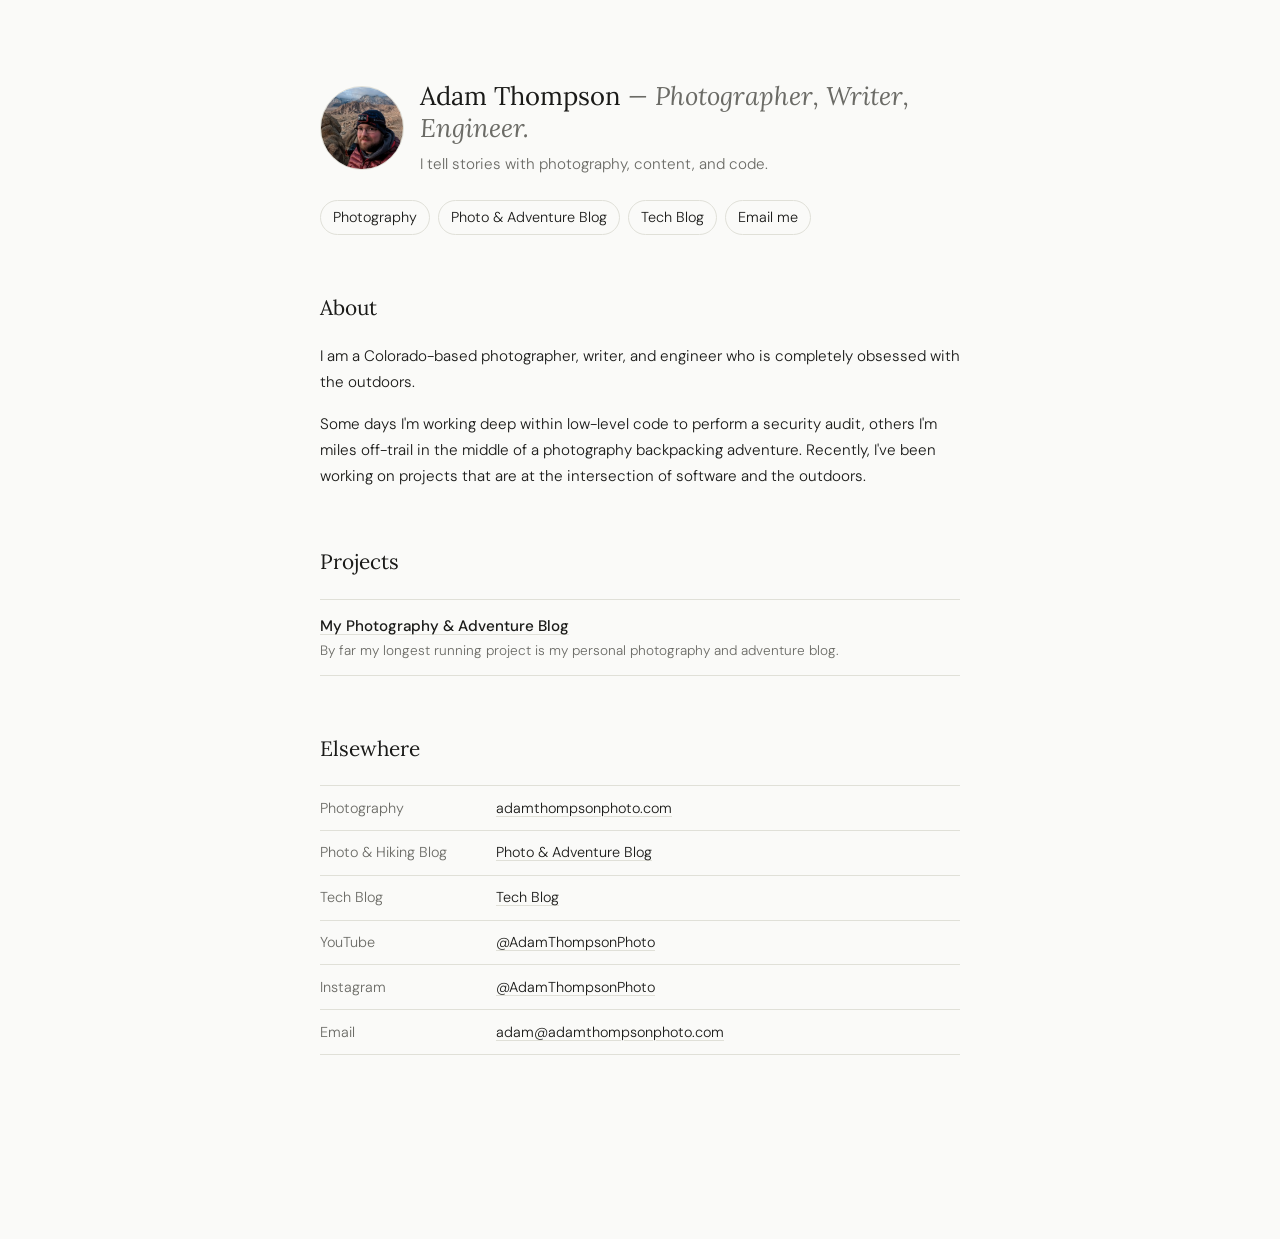
==== index.html @ aafbe9ef "Added structured profile data" ====
<!DOCTYPE html>
<html lang="en">
    <head>
        <meta charset="UTF-8" />
        <meta name="viewport" content="width=device-width, initial-scale=1.0" />
        <title>Adam Thompson - Photographer, Writer, Engineer</title>

        <link rel="icon" type="image/png" sizes="32x32" href="assets/favicon-32.png" />
        <link rel="apple-touch-icon" sizes="180x180" href="assets/apple-touch-icon.png" />

        <link rel="preconnect" href="https://fonts.googleapis.com" />
        <link rel="preconnect" href="https://fonts.gstatic.com" crossorigin />
        <link href="https://fonts.googleapis.com/css2?family=Lora:ital,wght@0,400;1,400&family=DM+Sans:wght@300;500&display=swap" rel="stylesheet" />

        <link rel="stylesheet" href="main.css" />

        <meta name="description" content="Adam Thompson is a Colorado-based photographer, writer, and engineer who's obsessed with the outdoors." />
        <link rel="canonical" href="https://theadamthompson.com/" />

        <script type="application/ld+json">
            {
                "@context": "https://schema.org",
                "@type": "Person",
                "name": "Adam Thompson",
                "url": "https://theadamthompson.com/",
                "image": "https://theadamthompson.com/assets/adam-thompson-alabama-hills.jpg",
                "description": "Colorado-based photographer, writer, and engineer who's obsessed with the outdoors.",
                "jobTitle": ["Photographer", "Writer", "Software Engineer"],
                "email": "mailto:adam@adamthompsonphoto.com",
                "address": {
                    "@type": "PostalAddress",
                    "addressRegion": "CO",
                    "addressCountry": "US"
                },
                "sameAs": [
                    "https://adamthompsonphoto.com",
                    "https://hackeradam.com",
                    "https://www.youtube.com/@AdamThompsonPhoto",
                    "https://instagram.com/adamthompsonphoto"
                ]
            }
        </script>
    </head>
    <body>
        <div class="page">
            <header class="site-header">
                <div class="intro">
                    <img
                        class="profile-photo"
                        src="assets/adam-thompson-alabama-hills.jpg"
                        alt="Adam Thompson in the Alabama Hills, California"
                        width="96"
                        height="96"
                    />
                    <div class="intro-copy">
                        <h1>Adam Thompson<span class="tagline"> &mdash; Photographer, Writer, Engineer.</span></h1>
                        <p class="sub">I tell stories with photography, content, and code.</p>
                    </div>
                </div>
                <nav class="nav-links">
                    <a href="https://adamthompsonphoto.com">Photography</a>
                    <a href="https://adamthompsonphoto.com/blog">Photo & Adventure Blog</a>
                    <a href="https://hackeradam.com">Tech Blog</a>
                    <a href="mailto:adam@adamthompsonphoto.com">Email me</a>
                </nav>
            </header>

            <section>
                <h2>About</h2>
                <div class="about-prose">
                    <p>I am a Colorado-based photographer, writer, and engineer who is completely obsessed with the outdoors.</p>
                    <p>Some days I'm working deep within low-level code to perform a security audit, others I'm miles off-trail in the middle of a photography backpacking adventure. Recently, I've been working on projects that are at the intersection of software and the outdoors.</p>
                </div>
            </section>

            <section>
                <h2>Projects</h2>
                <ul class="project-list">
                    <li>
                        <a href="https://adamthompsonphoto.com/blog">My Photography & Adventure Blog</a>
                        <p>By far my longest running project is my personal photography and adventure blog.</p>
                    </li>
                </ul>
            </section>

            <section>
                <h2>Elsewhere</h2>
                <ul class="elsewhere-list">
                    <li>
                        <span class="platform">Photography</span>
                        <a href="https://adamthompsonphoto.com" rel="me">adamthompsonphoto.com</a>
                    </li>
                    <li>
                        <span class="platform">Photo & Hiking Blog</span>
                        <a href="https://adamthompsonphoto.com/blog">Photo &amp; Adventure Blog</a>
                    </li>
                    <li>
                        <span class="platform">Tech Blog</span>
                        <a href="https://hackeradam.com" rel="me">Tech Blog</a>
                    </li>
                    <li>
                        <span class="platform">YouTube</span>
                        <a href="https://www.youtube.com/@AdamThompsonPhoto" target="_blank" rel="me">@AdamThompsonPhoto</a>
                    </li>
                    <li>
                        <span class="platform">Instagram</span>
                        <a href="https://instagram.com/adamthompsonphoto" target="_blank" rel="me">@AdamThompsonPhoto</a>
                    </li>
                    <li>
                        <span class="platform">Email</span>
                        <a href="mailto:adam@adamthompsonphoto.com">adam@adamthompsonphoto.com</a>
                    </li>
                </ul>
            </section>
        </div>
    </body>
</html>
---- main.css ----
:root {
    --bg: #fafaf8;
    --fg: #1a1a18;
    --muted: #6b6b66;
    --border: #e0e0d8;
    --serif: 'Lora', Georgia, serif;
    --sans: 'DM Sans', system-ui, sans-serif;
}

*, *::before, *::after {
    box-sizing: border-box;
    margin: 0;
    padding: 0;
}

html {
    font-size: 16px;
}

body {
    background: var(--bg);
    color: var(--fg);
    font-family: var(--sans);
    font-weight: 300;
    line-height: 1.6;
    padding: 0 1.5rem;
}

a {
    color: inherit;
    text-decoration: underline;
    text-underline-offset: 3px;
    text-decoration-color: var(--border);
    transition: text-decoration-color 0.15s;
}

a:hover {
    text-decoration-color: var(--fg);
}

.page {
    max-width: 640px;
    margin: 0 auto;
    padding: 5rem 0 8rem;
}

.site-header {
    margin-bottom: 3.5rem;
}

.intro {
    display: flex;
    align-items: center;
    gap: 1rem;
    margin-bottom: 1.5rem;
}

.profile-photo {
    width: 5.25rem;
    height: 5.25rem;
    flex: 0 0 5.25rem;
    border: 1px solid var(--border);
    border-radius: 50%;
    object-fit: cover;
    object-position: 66% 76%;
}

.intro-copy {
    min-width: 0;
}

.site-header h1 {
    font-family: var(--serif);
    font-weight: 400;
    font-size: 1.6rem;
    line-height: 1.25;
    margin-bottom: 0.15rem;
}

.site-header h1 .tagline {
    color: var(--muted);
    font-style: italic;
    font-weight: 400;
}

.site-header .sub {
    font-size: 0.95rem;
    color: var(--muted);
    margin-top: 0.5rem;
}

.nav-links {
    display: flex;
    flex-wrap: wrap;
    gap: 0.5rem;
    font-size: 0.9rem;
}

.nav-links a {
    display: inline-block;
    text-decoration: none;
    border: 1px solid var(--border);
    padding: 0.3rem 0.75rem;
    border-radius: 2rem;
    white-space: nowrap;
    transition: background 0.15s, border-color 0.15s;
}

.nav-links a:hover {
    background: var(--fg);
    color: var(--bg);
    border-color: var(--fg);
}

section {
    margin-bottom: 3.5rem;
}

section h2 {
    font-family: var(--serif);
    font-weight: 400;
    font-size: 1.3rem;
    margin-bottom: 1.25rem;
}

.about-prose p {
    font-size: 0.95rem;
    line-height: 1.7;
    margin-bottom: 1rem;
}

/* ── Projects list ── */
.project-list {
    list-style: none;
    border-top: 1px solid var(--border);
}

.project-list li {
    padding: 0.9rem 0;
    border-bottom: 1px solid var(--border);
}

.project-list li a {
    font-weight: 500;
    font-size: 0.95rem;
    display: block;
    margin-bottom: 0.15rem;
}

.project-list li p {
    font-size: 0.85rem;
    color: var(--muted);
    line-height: 1.45;
}

/* ── Elsewhere ── */
.elsewhere-list {
    list-style: none;
    border-top: 1px solid var(--border);
}

.elsewhere-list li {
    display: grid;
    grid-template-columns: 9.5rem minmax(0, 1fr);
    align-items: baseline;
    column-gap: 1.5rem;
    padding: 0.65rem 0;
    border-bottom: 1px solid var(--border);
    font-size: 0.9rem;
}

.elsewhere-list .platform {
    color: var(--muted);
}

.elsewhere-list a {
    min-width: 0;
    overflow-wrap: anywhere;
}

@media (max-width: 520px) {
    .intro {
        align-items: flex-start;
    }

    .profile-photo {
        width: 4.5rem;
        height: 4.5rem;
        flex-basis: 4.5rem;
    }

    .elsewhere-list li {
        grid-template-columns: 1fr;
        row-gap: 0.1rem;
        padding: 0.75rem 0;
    }
}
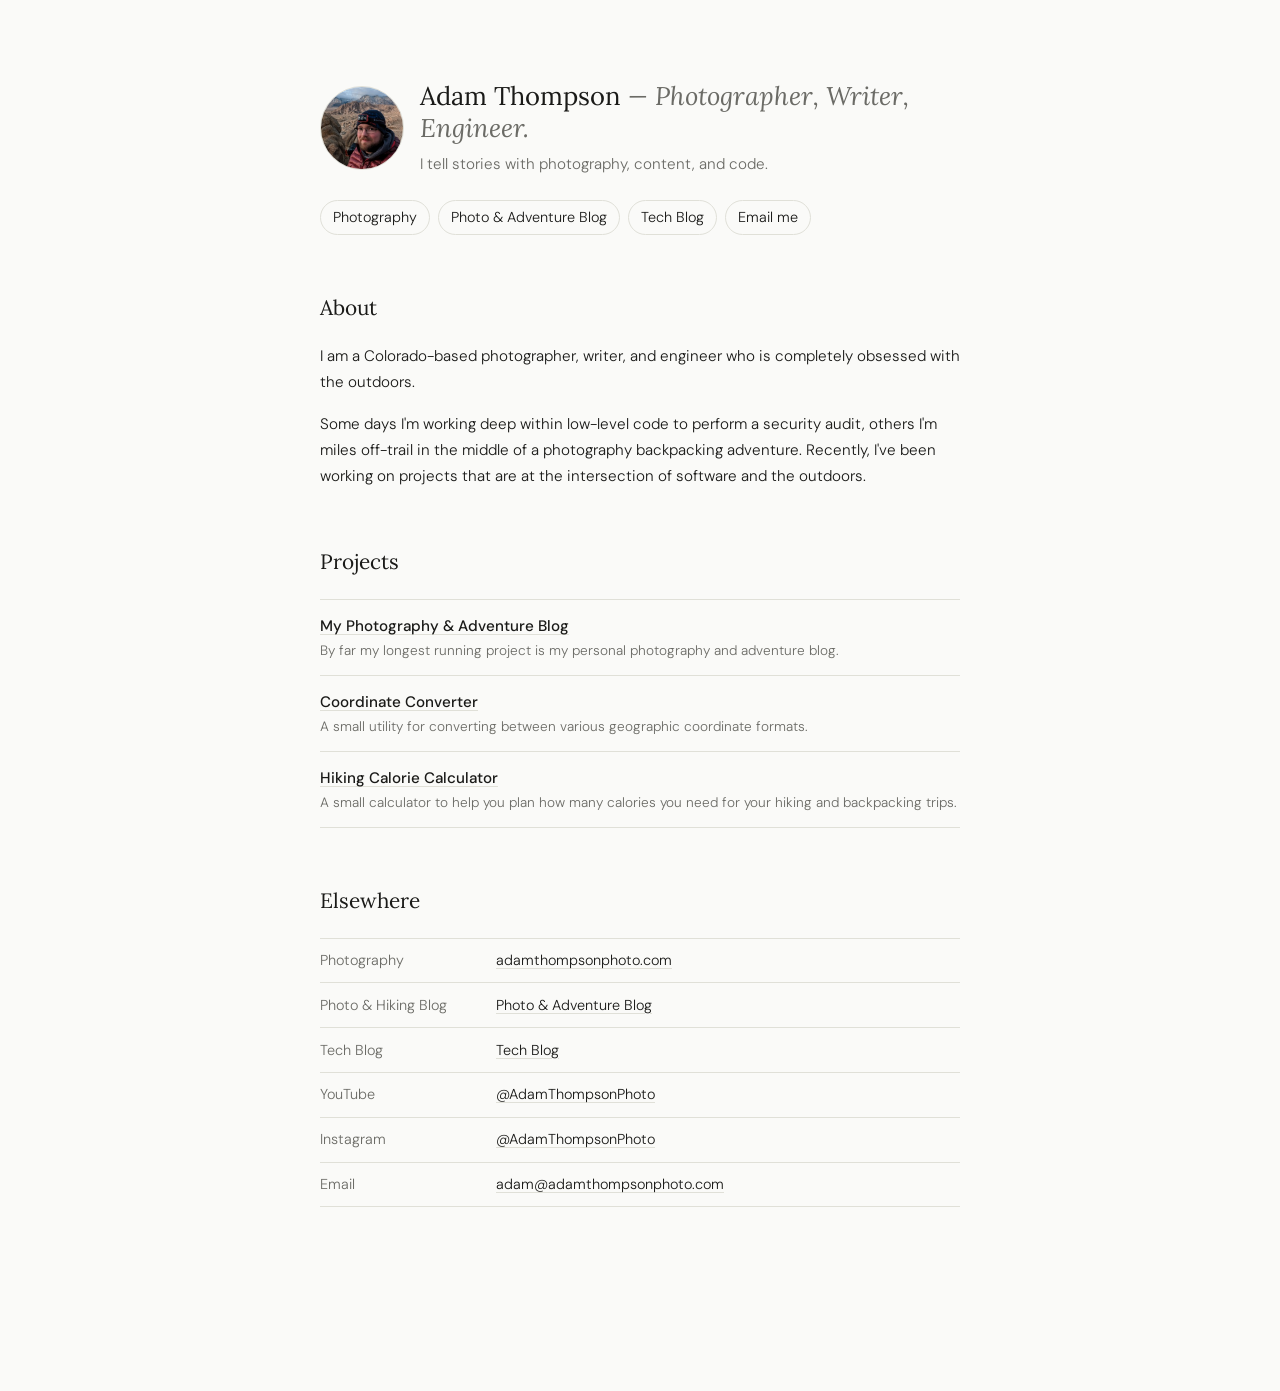
==== commit 8a1e8cbd: "Added more projects and fixed missing link targets" ====
--- a/index.html
+++ b/index.html
@@ -58,9 +58,9 @@
                     </div>
                 </div>
                 <nav class="nav-links">
-                    <a href="https://adamthompsonphoto.com">Photography</a>
-                    <a href="https://adamthompsonphoto.com/blog">Photo & Adventure Blog</a>
-                    <a href="https://hackeradam.com">Tech Blog</a>
+                    <a href="https://adamthompsonphoto.com" target="_blank">Photography</a>
+                    <a href="https://adamthompsonphoto.com/blog" target="_blank">Photo & Adventure Blog</a>
+                    <a href="https://hackeradam.com" target="_blank">Tech Blog</a>
                     <a href="mailto:adam@adamthompsonphoto.com">Email me</a>
                 </nav>
             </header>
@@ -77,8 +77,16 @@
                 <h2>Projects</h2>
                 <ul class="project-list">
                     <li>
-                        <a href="https://adamthompsonphoto.com/blog">My Photography & Adventure Blog</a>
+                        <a href="https://adamthompsonphoto.com/blog" target="_blank">My Photography & Adventure Blog</a>
                         <p>By far my longest running project is my personal photography and adventure blog.</p>
+                    </li>
+                    <li>
+                        <a href="https://adamthompsonphoto.com/tools/coordinate-converter/" target="_blank">Coordinate Converter</a>
+                        <p>A small utility for converting between various geographic coordinate formats.</p>
+                    </li>
+                    <li>
+                        <a href="https://adamthompsonphoto.com/tools/hiking-calorie-calculator/" target="_blank">Hiking Calorie Calculator</a>
+                        <p>A small calculator to help you plan how many calories you need for your hiking and backpacking trips.</p>
                     </li>
                 </ul>
             </section>
@@ -88,15 +96,15 @@
                 <ul class="elsewhere-list">
                     <li>
                         <span class="platform">Photography</span>
-                        <a href="https://adamthompsonphoto.com" rel="me">adamthompsonphoto.com</a>
+                        <a href="https://adamthompsonphoto.com" target="_blank" rel="me">adamthompsonphoto.com</a>
                     </li>
                     <li>
                         <span class="platform">Photo & Hiking Blog</span>
-                        <a href="https://adamthompsonphoto.com/blog">Photo &amp; Adventure Blog</a>
+                        <a href="https://adamthompsonphoto.com/blog" target="_blank">Photo &amp; Adventure Blog</a>
                     </li>
                     <li>
                         <span class="platform">Tech Blog</span>
-                        <a href="https://hackeradam.com" rel="me">Tech Blog</a>
+                        <a href="https://hackeradam.com" target="_blank" rel="me">Tech Blog</a>
                     </li>
                     <li>
                         <span class="platform">YouTube</span>
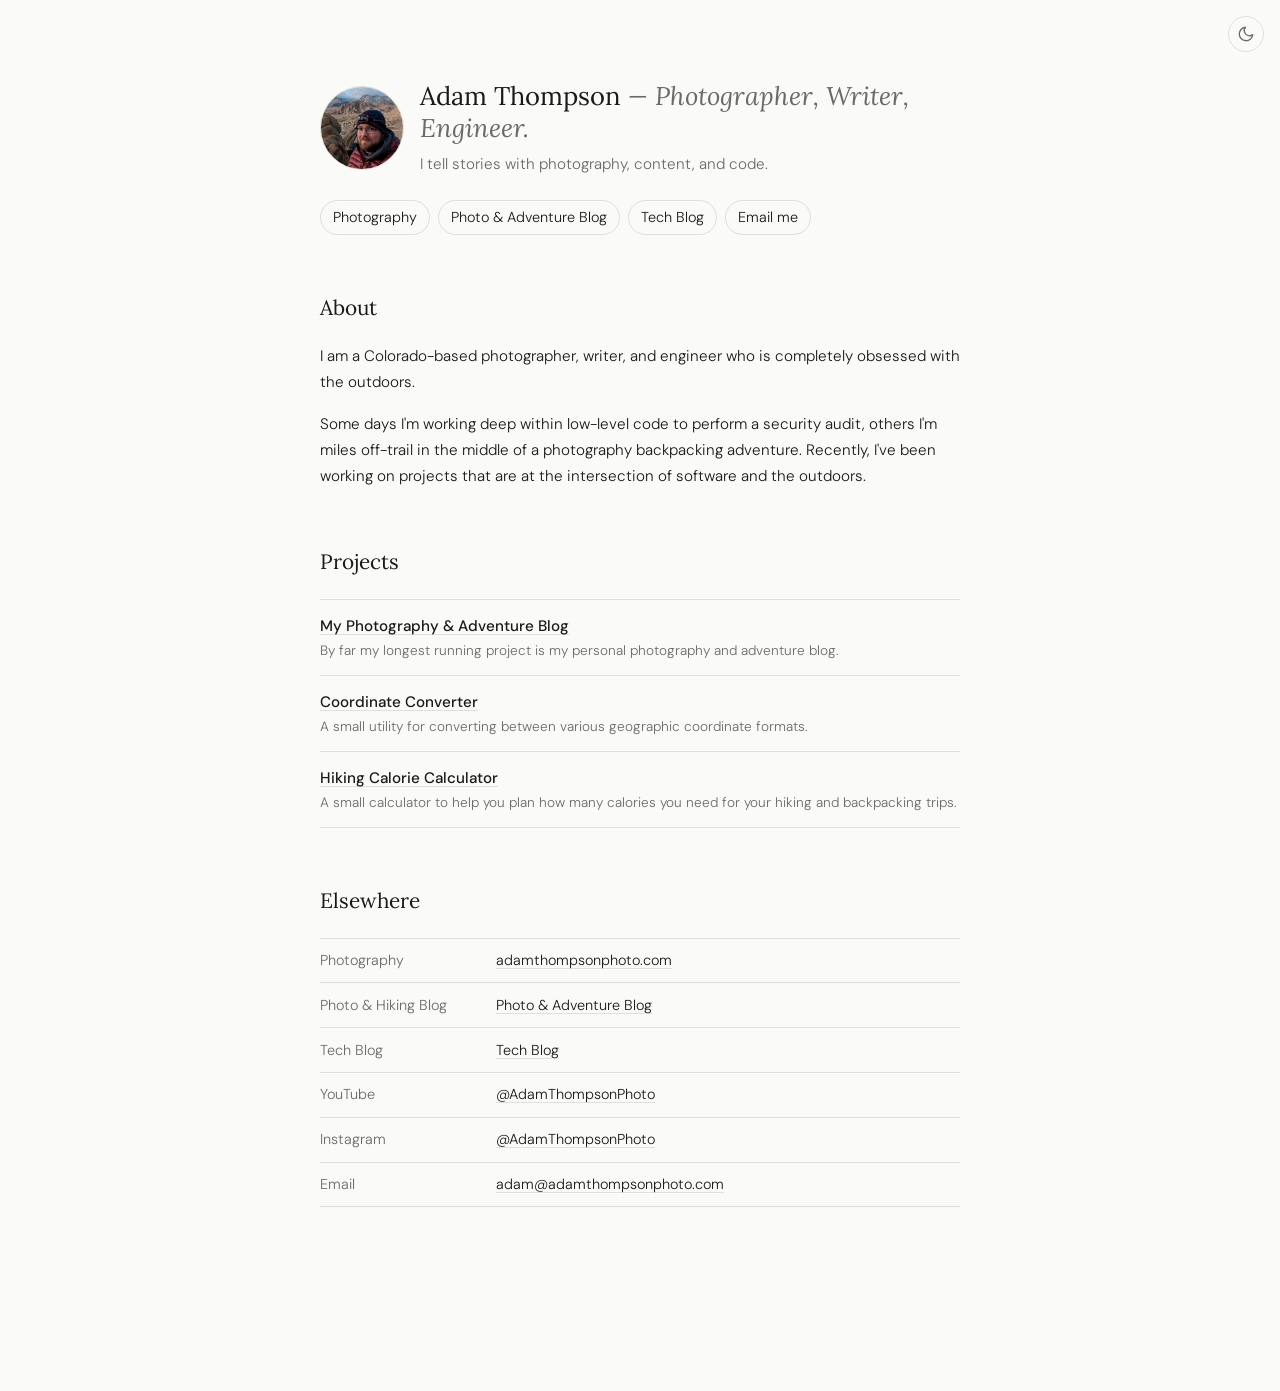
==== commit 91315c4d: "Added a dark mode" ====
--- a/index.html
+++ b/index.html
@@ -11,6 +11,17 @@
         <link rel="preconnect" href="https://fonts.googleapis.com" />
         <link rel="preconnect" href="https://fonts.gstatic.com" crossorigin />
         <link href="https://fonts.googleapis.com/css2?family=Lora:ital,wght@0,400;1,400&family=DM+Sans:wght@300;500&display=swap" rel="stylesheet" />
+
+        <script>
+            (function () {
+                var stored = null;
+                try {
+                    stored = localStorage.getItem('theme');
+                } catch (e) {}
+                var prefersDark = window.matchMedia('(prefers-color-scheme: dark)').matches;
+                document.documentElement.dataset.theme = stored || (prefersDark ? 'dark' : 'light');
+            })();
+        </script>
 
         <link rel="stylesheet" href="main.css" />
 
@@ -42,6 +53,16 @@
         </script>
     </head>
     <body>
+        <button class="theme-toggle" type="button" aria-label="Toggle dark mode">
+            <svg class="icon-moon" viewBox="0 0 24 24" width="18" height="18" aria-hidden="true">
+                <path d="M21 12.8A9 9 0 1 1 11.2 3a7 7 0 0 0 9.8 9.8z" />
+            </svg>
+            <svg class="icon-sun" viewBox="0 0 24 24" width="18" height="18" aria-hidden="true">
+                <circle cx="12" cy="12" r="4.5" />
+                <path d="M12 1.5v2.5M12 20v2.5M1.5 12H4M20 12h2.5M4.6 4.6l1.8 1.8M17.6 17.6l1.8 1.8M4.6 19.4l1.8-1.8M17.6 6.4l1.8-1.8" />
+            </svg>
+        </button>
+
         <div class="page">
             <header class="site-header">
                 <div class="intro">
@@ -121,5 +142,41 @@
                 </ul>
             </section>
         </div>
+
+        <script>
+            (function () {
+                var root = document.documentElement;
+                var toggle = document.querySelector('.theme-toggle');
+                var media = window.matchMedia('(prefers-color-scheme: dark)');
+
+                function label() {
+                    var next = root.dataset.theme === 'dark' ? 'light' : 'dark';
+                    toggle.setAttribute('aria-label', 'Switch to ' + next + ' mode');
+                }
+
+                toggle.addEventListener('click', function () {
+                    var next = root.dataset.theme === 'dark' ? 'light' : 'dark';
+                    root.dataset.theme = next;
+                    try {
+                        localStorage.setItem('theme', next);
+                    } catch (e) {}
+                    label();
+                });
+
+                // Follow system changes until the visitor picks a theme themselves
+                media.addEventListener('change', function (e) {
+                    var stored = null;
+                    try {
+                        stored = localStorage.getItem('theme');
+                    } catch (err) {}
+                    if (!stored) {
+                        root.dataset.theme = e.matches ? 'dark' : 'light';
+                        label();
+                    }
+                });
+
+                label();
+            })();
+        </script>
     </body>
 </html>
--- a/main.css
+++ b/main.css
@@ -3,8 +3,27 @@
     --fg: #1a1a18;
     --muted: #6b6b66;
     --border: #e0e0d8;
+    color-scheme: light;
     --serif: 'Lora', Georgia, serif;
     --sans: 'DM Sans', system-ui, sans-serif;
+}
+
+@media (prefers-color-scheme: dark) {
+    :root:not([data-theme="light"]) {
+        --bg: #161614;
+        --fg: #ecebe5;
+        --muted: #9c9b94;
+        --border: #35352f;
+        color-scheme: dark;
+    }
+}
+
+:root[data-theme="dark"] {
+    --bg: #161614;
+    --fg: #ecebe5;
+    --muted: #9c9b94;
+    --border: #35352f;
+    color-scheme: dark;
 }
 
 *, *::before, *::after {
@@ -112,6 +131,52 @@
     border-color: var(--fg);
 }
 
+/* ── Theme toggle ── */
+.theme-toggle {
+    display: none;
+    position: fixed;
+    top: 1rem;
+    right: 1rem;
+    width: 2.25rem;
+    height: 2.25rem;
+    align-items: center;
+    justify-content: center;
+    background: var(--bg);
+    color: var(--muted);
+    border: 1px solid var(--border);
+    border-radius: 50%;
+    cursor: pointer;
+    transition: color 0.15s, border-color 0.15s;
+}
+
+/* Only shown once the head script has run, since it needs JS to work */
+:root[data-theme] .theme-toggle {
+    display: inline-flex;
+}
+
+.theme-toggle:hover,
+.theme-toggle:focus-visible {
+    color: var(--fg);
+    border-color: var(--fg);
+}
+
+.theme-toggle svg {
+    fill: none;
+    stroke: currentColor;
+    stroke-width: 1.75;
+    stroke-linecap: round;
+    stroke-linejoin: round;
+}
+
+.theme-toggle .icon-sun,
+:root[data-theme="dark"] .theme-toggle .icon-moon {
+    display: none;
+}
+
+:root[data-theme="dark"] .theme-toggle .icon-sun {
+    display: block;
+}
+
 section {
     margin-bottom: 3.5rem;
 }
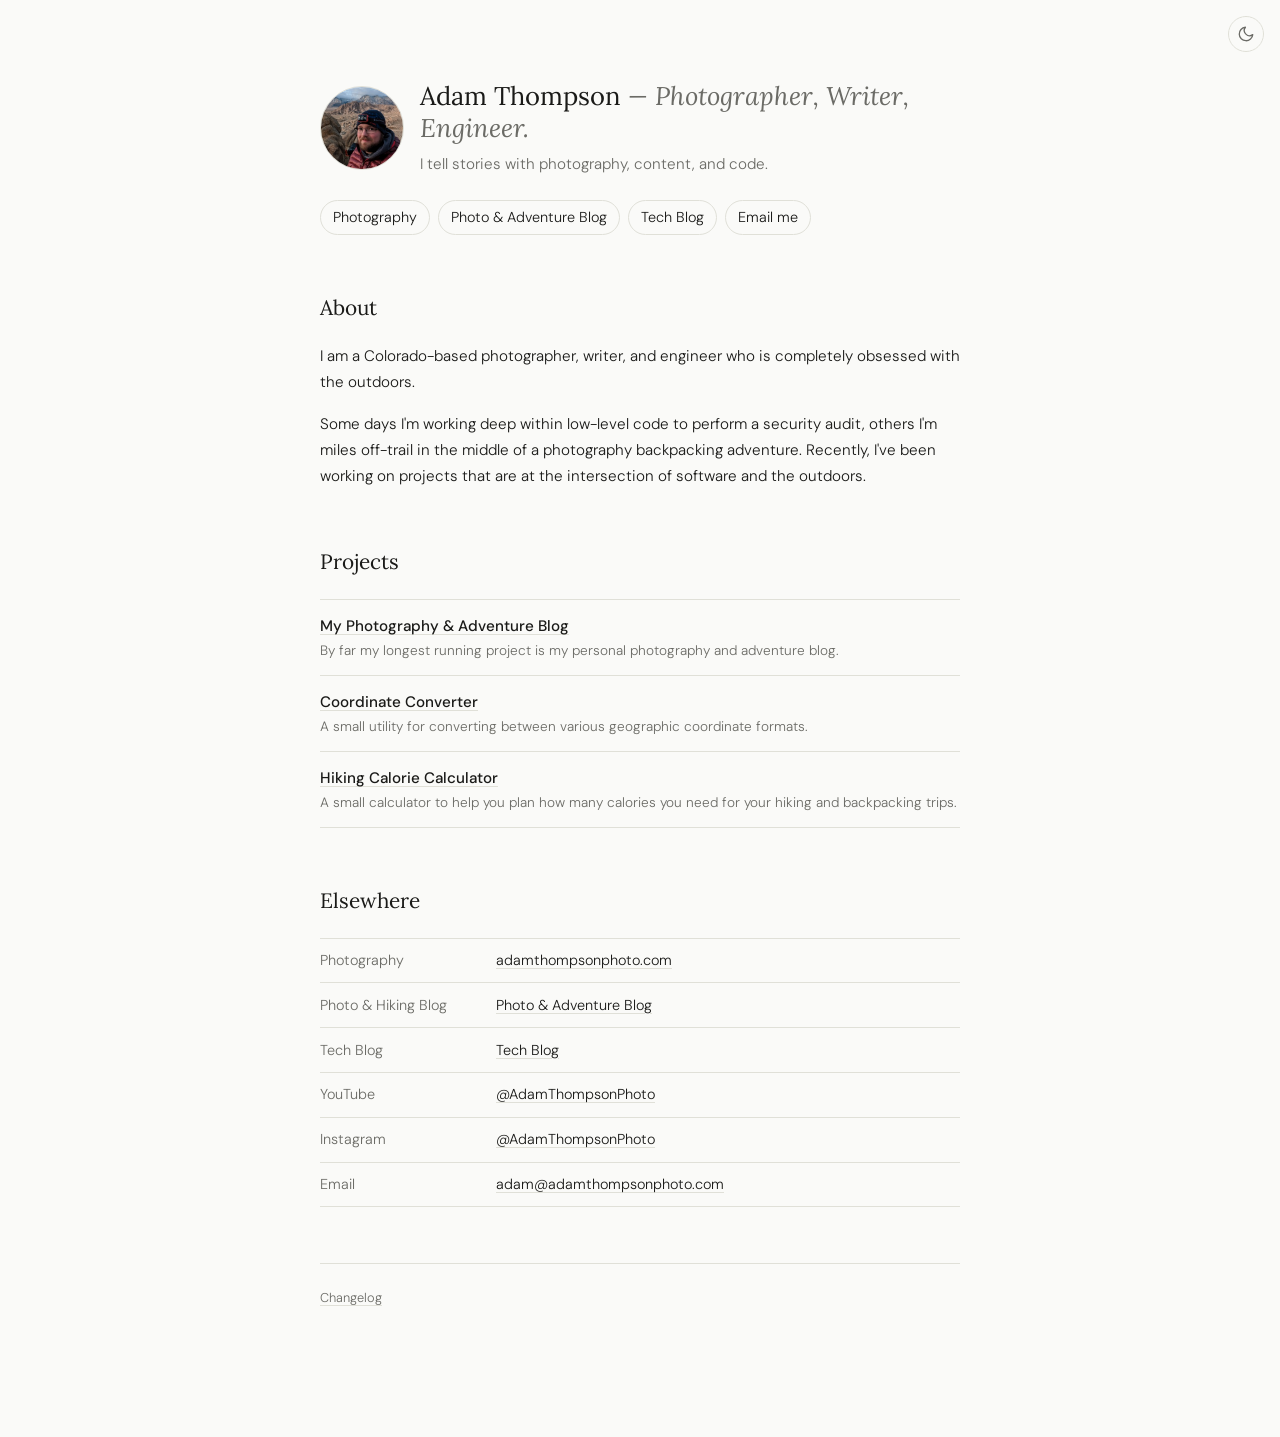
==== commit 67ca86a3: "Added a changelog" ====
--- a/index.html
+++ b/index.html
@@ -141,6 +141,10 @@
                     </li>
                 </ul>
             </section>
+
+            <footer class="site-footer">
+                <a href="changelog.html">Changelog</a>
+            </footer>
         </div>
 
         <script>
--- a/main.css
+++ b/main.css
@@ -260,3 +260,53 @@
         padding: 0.75rem 0;
     }
 }
+
+/* ── Footer ── */
+.site-footer {
+    padding-top: 1.5rem;
+    border-top: 1px solid var(--border);
+    font-size: 0.8rem;
+    color: var(--muted);
+}
+
+/* ── Changelog ── */
+.back-link {
+    display: inline-block;
+    font-size: 0.85rem;
+    color: var(--muted);
+    margin-bottom: 1.5rem;
+}
+
+.changelog-list {
+    list-style: none;
+    border-top: 1px solid var(--border);
+}
+
+.changelog-list > li {
+    display: grid;
+    grid-template-columns: 9.5rem minmax(0, 1fr);
+    align-items: baseline;
+    column-gap: 1.5rem;
+    padding: 0.9rem 0;
+    border-bottom: 1px solid var(--border);
+    font-size: 0.9rem;
+}
+
+.changelog-list time {
+    color: var(--muted);
+}
+
+.changelog-list ul {
+    list-style: none;
+}
+
+.changelog-list ul li + li {
+    margin-top: 0.35rem;
+}
+
+@media (max-width: 520px) {
+    .changelog-list > li {
+        grid-template-columns: 1fr;
+        row-gap: 0.25rem;
+    }
+}
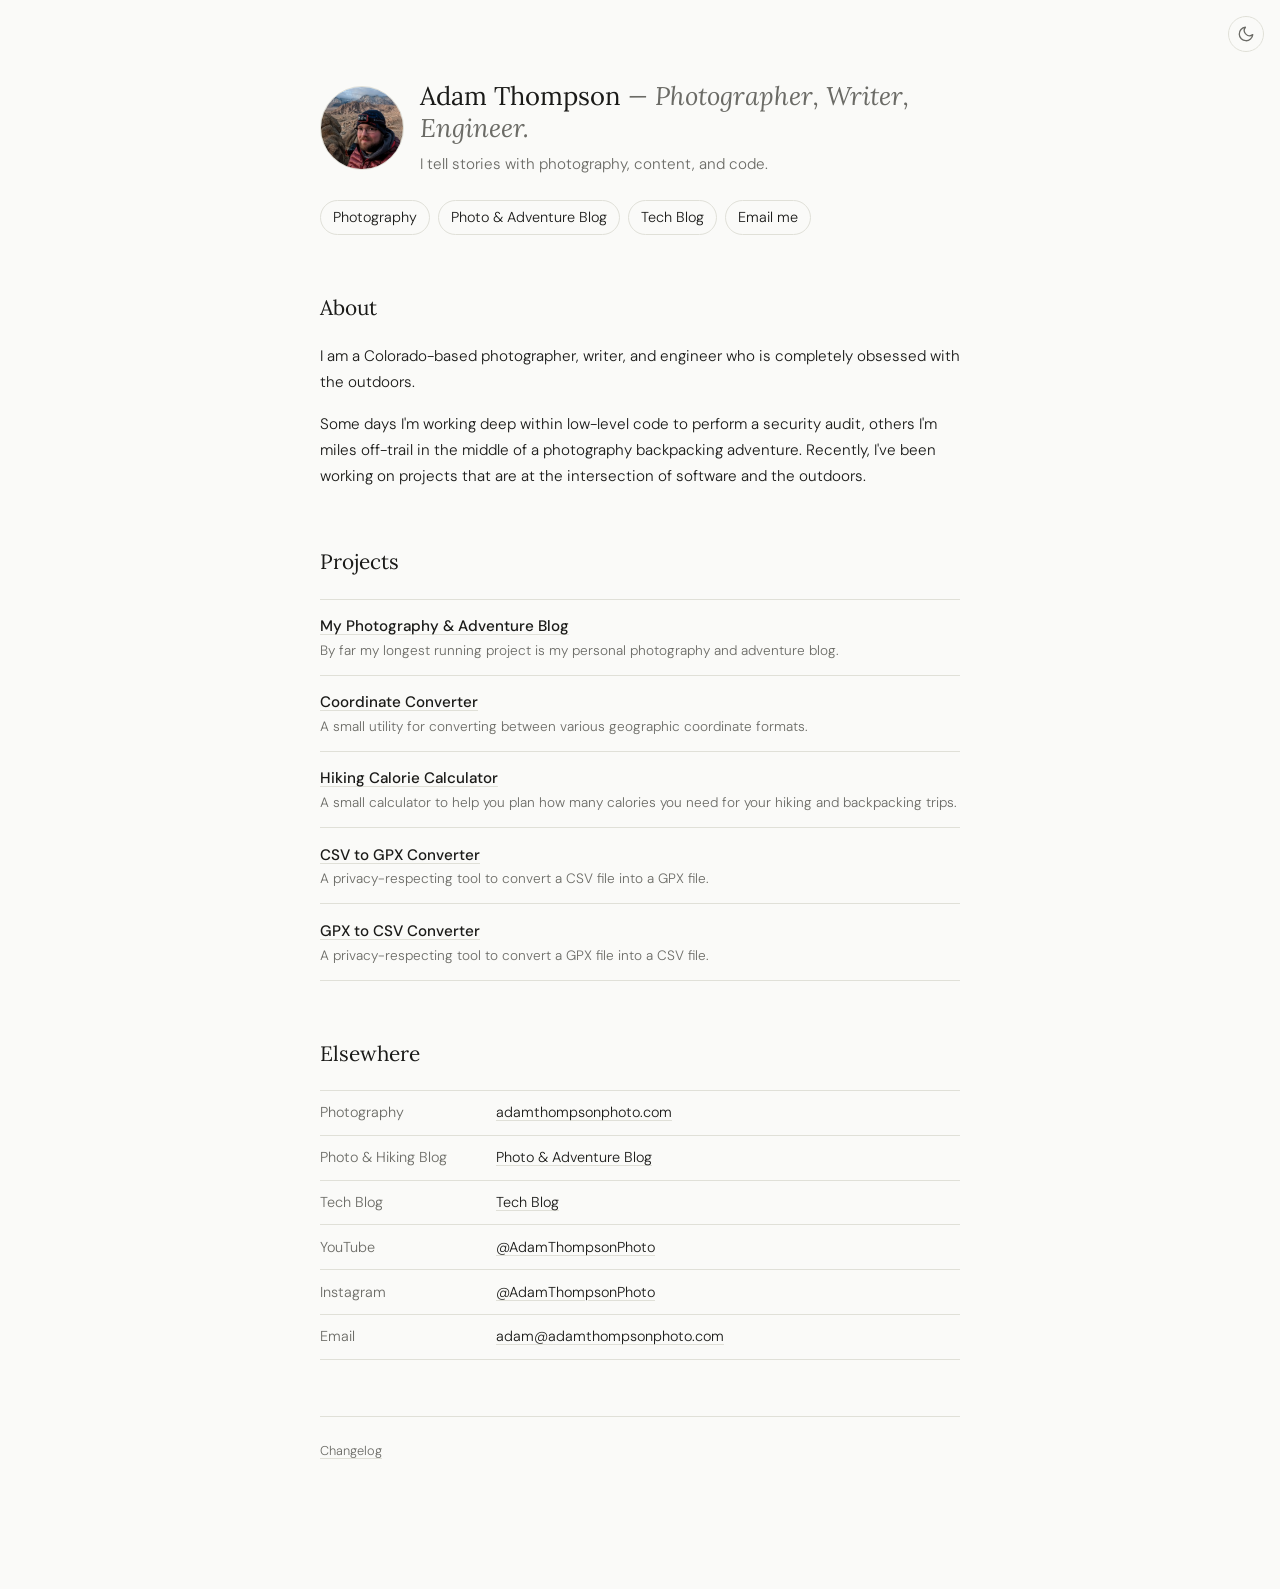
==== commit 0317774c: "Added CSV to GPX and GPX to CSV converters" ====
--- a/index.html
+++ b/index.html
@@ -109,6 +109,14 @@
                         <a href="https://adamthompsonphoto.com/tools/hiking-calorie-calculator/" target="_blank">Hiking Calorie Calculator</a>
                         <p>A small calculator to help you plan how many calories you need for your hiking and backpacking trips.</p>
                     </li>
+                    <li>
+                        <a href="https://adamthompsonphoto.com/tools/csv-to-gpx/" target="_blank">CSV to GPX Converter</a>
+                        <p>A privacy-respecting tool to convert a CSV file into a GPX file.</p>
+                    </li>
+                    <li>
+                        <a href="https://adamthompsonphoto.com/tools/gpx-to-csv/" target="_blank">GPX to CSV Converter</a>
+                        <p>A privacy-respecting tool to convert a GPX file into a CSV file.</p>
+                    </li>
                 </ul>
             </section>
 
@@ -143,7 +151,7 @@
             </section>
 
             <footer class="site-footer">
-                <a href="changelog.html">Changelog</a>
+                <a href="https://theadamthompson.com/changelog.html">Changelog</a>
             </footer>
         </div>
 
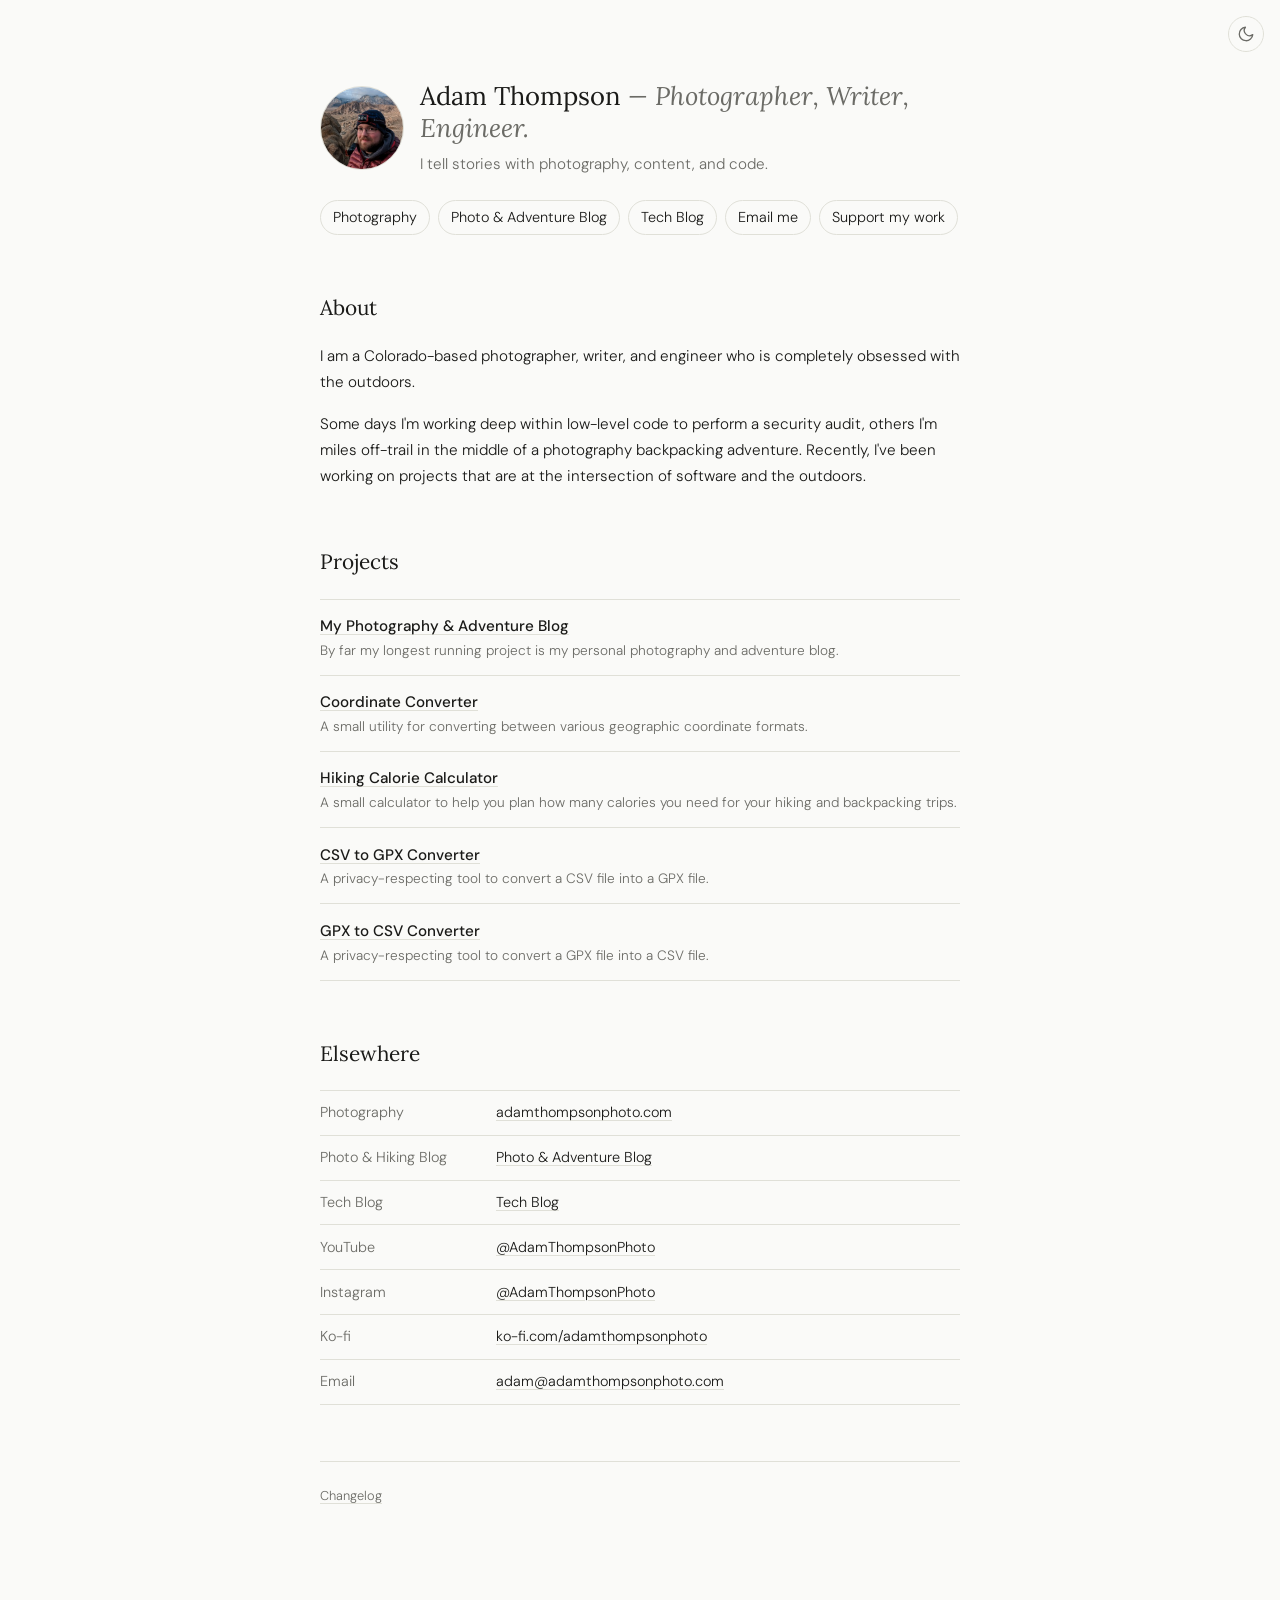
==== commit dd6adecb: "Added my Ko-fi link" ====
--- a/index.html
+++ b/index.html
@@ -47,7 +47,8 @@
                     "https://adamthompsonphoto.com",
                     "https://hackeradam.com",
                     "https://www.youtube.com/@AdamThompsonPhoto",
-                    "https://instagram.com/adamthompsonphoto"
+                    "https://instagram.com/adamthompsonphoto",
+                    "https://ko-fi.com/adamthompsonphoto"
                 ]
             }
         </script>
@@ -83,6 +84,7 @@
                     <a href="https://adamthompsonphoto.com/blog" target="_blank">Photo & Adventure Blog</a>
                     <a href="https://hackeradam.com" target="_blank">Tech Blog</a>
                     <a href="mailto:adam@adamthompsonphoto.com">Email me</a>
+                    <a href="https://ko-fi.com/adamthompsonphoto" target="_blank">Support my work</a>
                 </nav>
             </header>
 
@@ -142,6 +144,10 @@
                     <li>
                         <span class="platform">Instagram</span>
                         <a href="https://instagram.com/adamthompsonphoto" target="_blank" rel="me">@AdamThompsonPhoto</a>
+                    </li>
+                    <li>
+                        <span class="platform">Ko-fi</span>
+                        <a href="https://ko-fi.com/adamthompsonphoto" target="_blank" rel="me">ko-fi.com/adamthompsonphoto</a>
                     </li>
                     <li>
                         <span class="platform">Email</span>
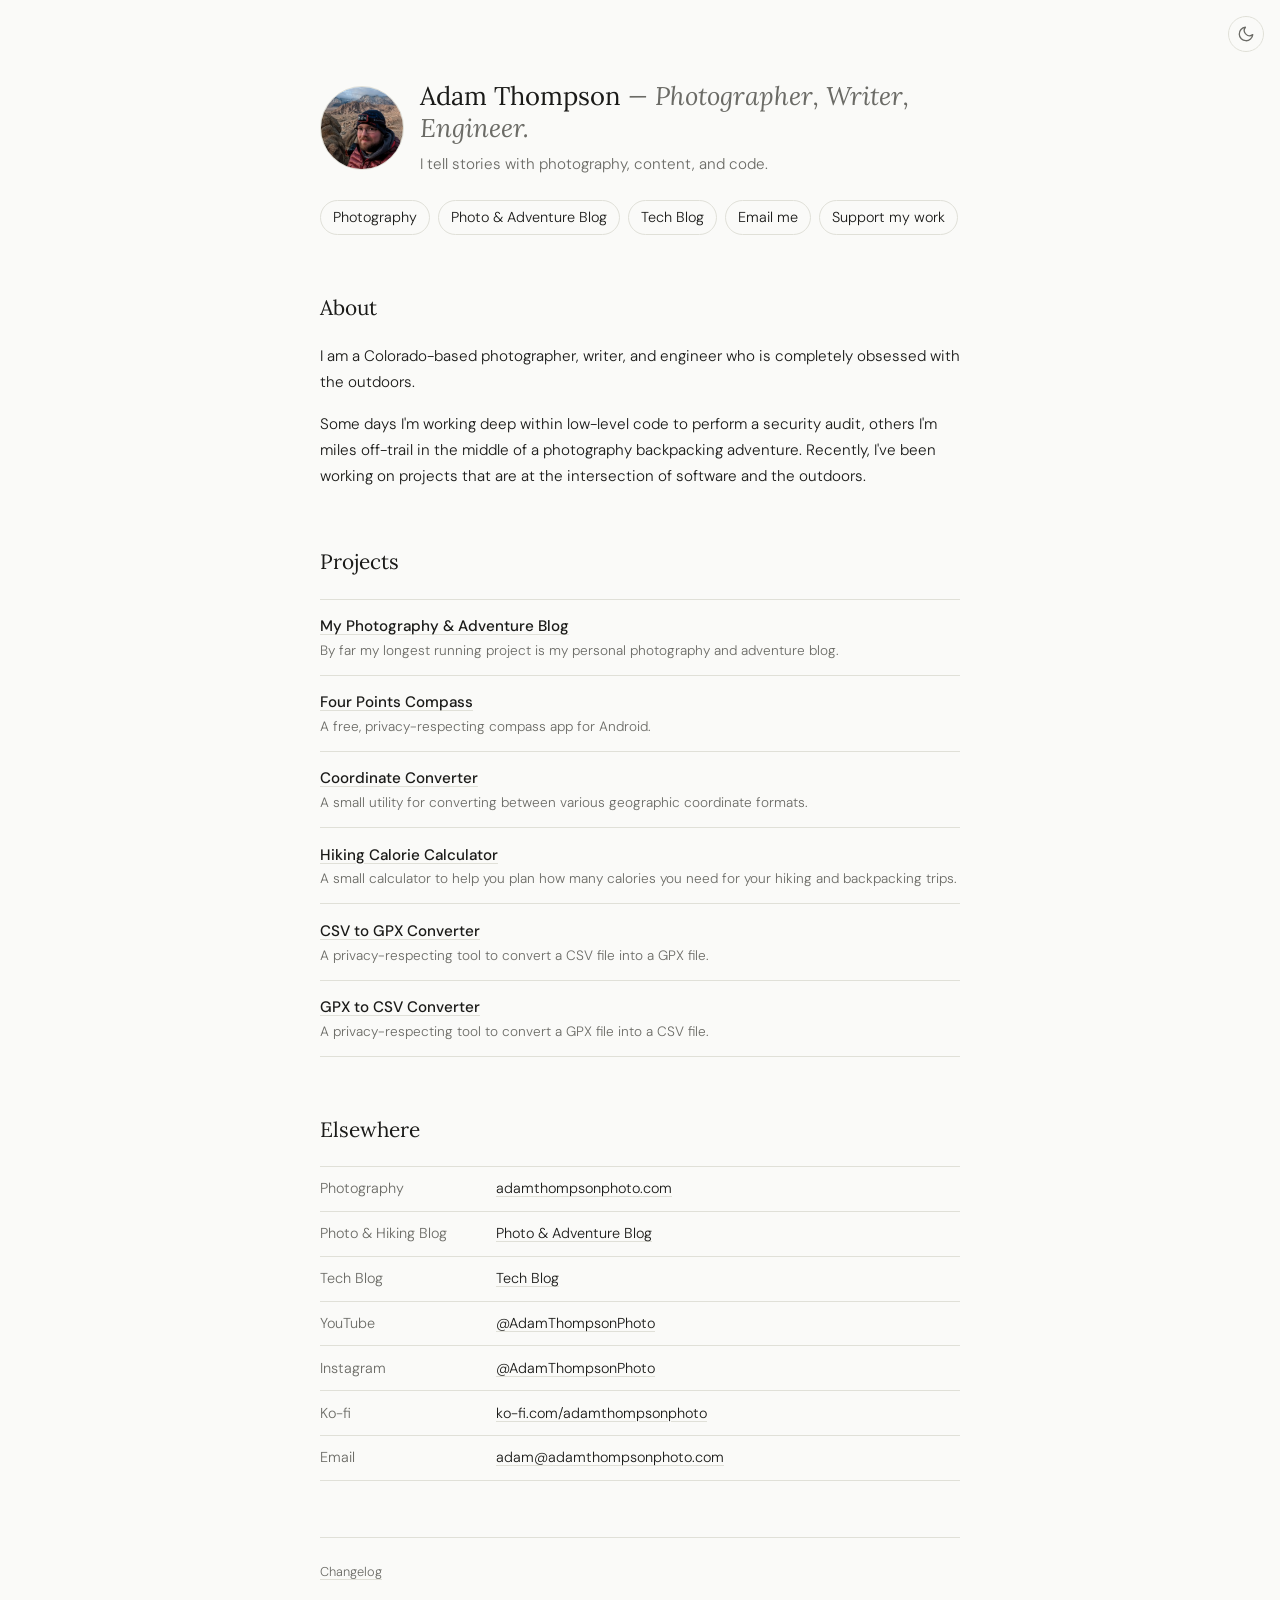
==== commit 152b71ca: "Added Four Points Compass" ====
--- a/index.html
+++ b/index.html
@@ -104,6 +104,10 @@
                         <p>By far my longest running project is my personal photography and adventure blog.</p>
                     </li>
                     <li>
+                        <a href="https://adamthompsonphoto.com/four-points-compass/" target="_blank">Four Points Compass</a>
+                        <p>A free, privacy-respecting compass app for Android.</p>
+                    </li>
+                    <li>
                         <a href="https://adamthompsonphoto.com/tools/coordinate-converter/" target="_blank">Coordinate Converter</a>
                         <p>A small utility for converting between various geographic coordinate formats.</p>
                     </li>
